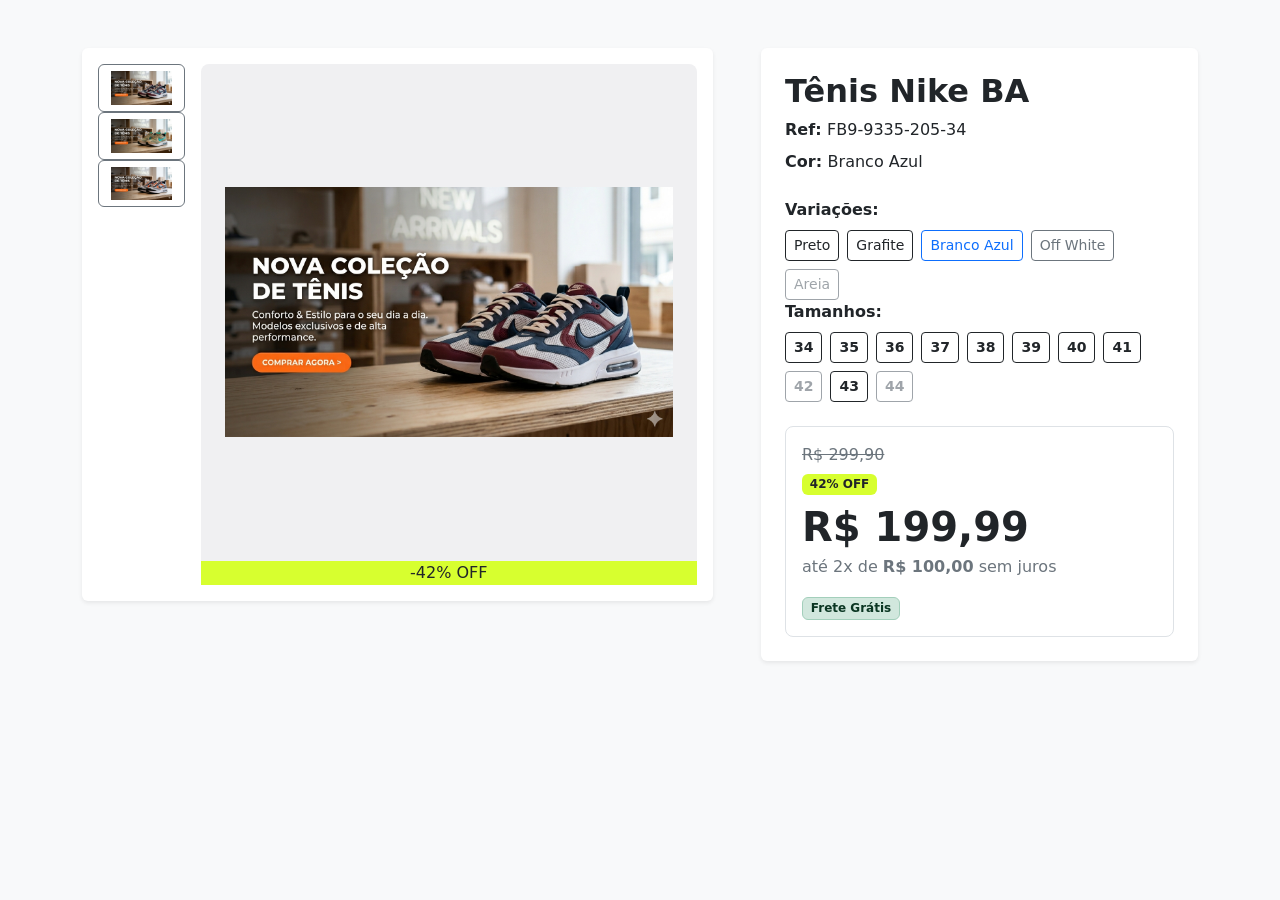
==== tenis1.html @ e9ec3a31 "initial commit" ====
<!DOCTYPE html>
<html lang="pt-br">

<head>
    <meta charset="UTF-8">
    <meta name="viewport" content="width=device-width, initial-scale=1.0">
    <title>Produto 1</title>
    <link rel="stylesheet" href="style.css">

    <link href="https://cdn.jsdelivr.net/npm/bootstrap@5.3.8/dist/css/bootstrap.min.css" rel="stylesheet"
        integrity="sha384-sRIl4kxILFvY47J16cr9ZwB07vP4J8+LH7qKQnuqkuIAvNWLzeN8tE5YBujZqJLB" crossorigin="anonymous">
</head>

<body class="bg-light">
    <main class="container py-4 py-lg-5">
        <div class="row g-4 g-lg-5 align-items-start">
            <section class="col-12 col-lg-7">
                <div class="card border-0 shadow-sm">
                    <div class="card-body p-2 p-md-3">
                        <div class="row g-3">
                            <div class="col-2 col-md-2">
                                <div class="d-grip gap-2">
                                    <button class="btn btn-outline-secondary" type="button">
                                        <img src="/imagens/primeira_imagem.png" class="d-block w-100" alt="...">
                                    </button>
                                    <button class="btn btn-outline-secondary" type="button">
                                        <img src="/imagens/segunda_imagem.png" class="d-block w-100" alt="...">
                                    </button>
                                    <button class="btn btn-outline-secondary" type="button">
                                        <img src="/imagens/terceira_imagem.png" class="d-block w-100" alt="...">
                                    </button>
                                </div>
                            </div>
                            <div class="col-10 col-md-10">
                                <div class="card border-0 rounded-3" style="background-color: #f0f0f2;">
                                    <div class="ratio ratio-1x1">
                                        <img src="/imagens/primeira_imagem.png" alt="Tenis Adidas"
                                            class="img-fluid p-3 p-md-4" style="object-fit: contain;">
                                    </div>
                                    <div class="text-center fw-bold-py-2" style="background-color: #d7ff2f;">-42% OFF
                                    </div>
                                </div>
                            </div>
                        </div>
                    </div>
                </div>
            </section>

            <section class="col-12 col-lg-5">
                <div class="card border-0 shadow-sm h-100">
                    <div class="card-body p-3 p-md-4">
                        <h1 class="h2 fw-bold md-3 text-start">Tênis Nike BA</h1>
                        <p class="mb-2"><b>Ref: </b> FB9-9335-205-34</p>
                        <p class="mb-4"><b>Cor: </b> Branco Azul</p>

                        <div class="md-4">
                            <p class="fw-bold mb-2">Variações: </p>
                            <div class="d-flex flex-wrap gap-2">
                                <button class="btn btn-outline-dark btn-sm">Preto</button>
                                <button class="btn btn-outline-dark btn-sm">Grafite</button>
                                <button class="btn btn-outline-primary btn-sm">Branco Azul</button>
                                <button class="btn btn-outline-secondary btn-sm">Off White</button>
                                <button class="btn btn-outline-secondary btn-sm" disabled>Areia</button>
                            </div>
                        </div>

                        <div class="md-4">
                            <p class="d-flex fw-bold mb-2">Tamanhos: </p>
                            <div class="d-flex flex-wrap gap-2">
                                <button class="btn btn-outline-dark btn-sm fw-semibold">34</button>
                                <button class="btn btn-outline-dark btn-sm fw-semibold">35</button>
                                <button class="btn btn-outline-dark btn-sm fw-semibold">36</button>
                                <button class="btn btn-outline-dark btn-sm fw-semibold">37</button>
                                <button class="btn btn-outline-dark btn-sm fw-semibold">38</button>
                                <button class="btn btn-outline-dark btn-sm fw-semibold">39</button>
                                <button class="btn btn-outline-dark btn-sm fw-semibold">40</button>
                                <button class="btn btn-outline-dark btn-sm fw-semibold">41</button>
                                <button class="btn btn-outline-secondary btn-sm fw-semibold" disabled>42</button>
                                <button class="btn btn-outline-dark btn-sm fw-semibold">43</button>
                                <button class="btn btn-outline-secondary btn-sm fw-semibold" disabled>44</button>
                            </div>
                        </div>
                        <br>
                        <div class="card border rounded-3">
                            <div class="card-body">
                                <p class="text-secondary text-decoration-line-through mb-1">R$ 299,90</p>
                                <p class="mb-2">
                                    <span class="badge text-dark" style="background-color: #d7ff2f;">42% OFF</span>
                                </p>
                                <p class="display-6 fw-bold mb-1">R$ 199,99</p>
                                <p class="text-secondary md-3">até 2x de <b>R$ 100,00</b> sem juros </p>
                                <span class="badge bg-success-subtle text-success-emphasis border border-success-subtle">Frete Grátis</span>
                            </div>
                        </div>
                    </div>
            </section>
        </div>
    </main>
</body>


<script src="https://cdn.jsdelivr.net/npm/bootstrap@5.3.8/dist/js/bootstrap.bundle.min.js"
    integrity="sha384-FKyoEForCGlyvwx9Hj09JcYn3nv7wiPVlz7YYwJrWVcXK/BmnVDxM+D2scQbITxI"
    crossorigin="anonymous"></script>

</html>
---- style.css ----
body {
    font-family: Arial, sans-serif;
    background-color: #7924052a;
    color: #000000;
}

h1 {
    color: blue;
    text-align: center;
}
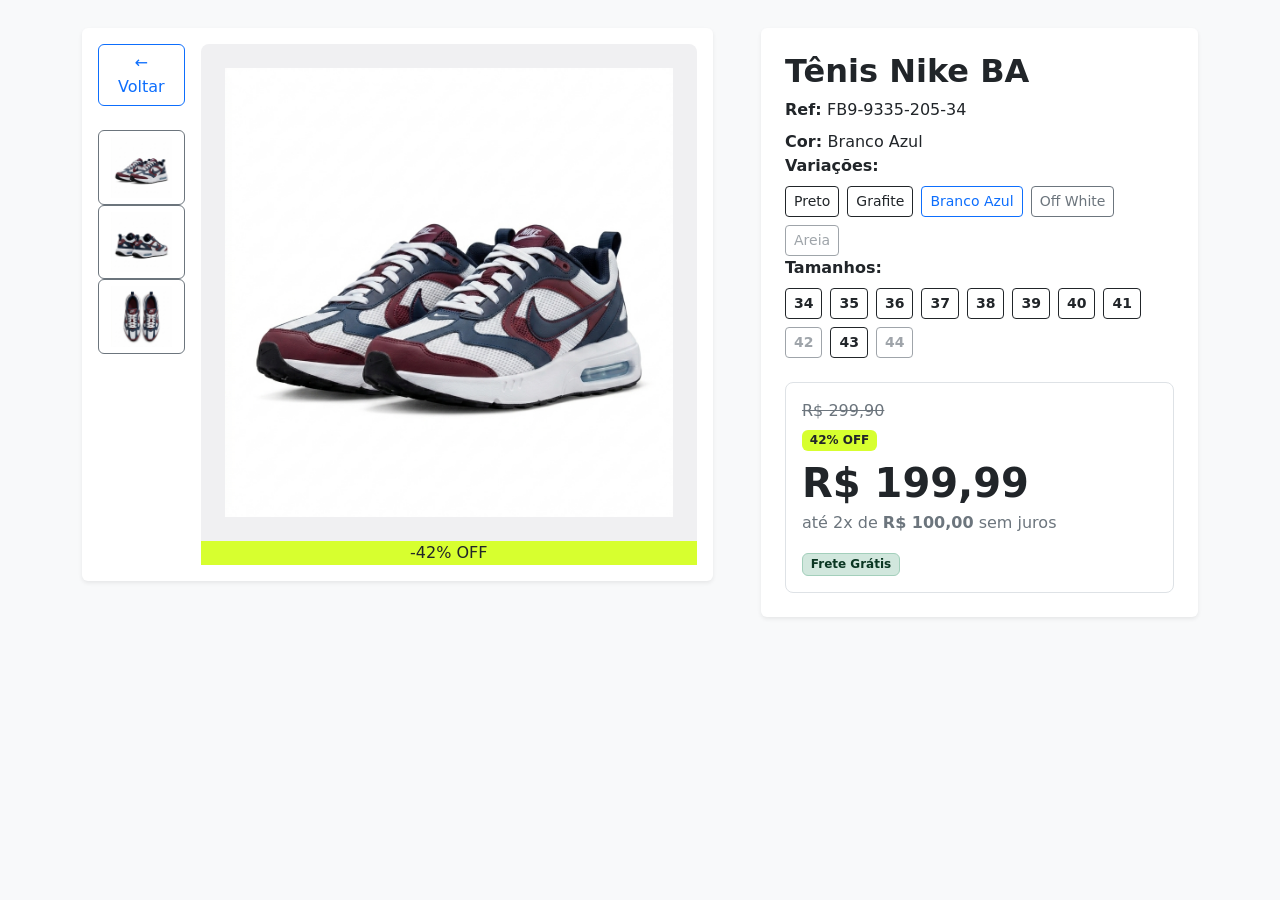
==== commit a42d0072: "adicionando nova imagens" ====
--- a/tenis1.html
+++ b/tenis1.html
@@ -12,7 +12,8 @@
 </head>
 
 <body class="bg-light">
-    <main class="container py-4 py-lg-5">
+    <br>
+    <main class="container py-4 py-lg-1">
         <div class="row g-4 g-lg-5 align-items-start">
             <section class="col-12 col-lg-7">
                 <div class="card border-0 shadow-sm">
@@ -20,21 +21,23 @@
                         <div class="row g-3">
                             <div class="col-2 col-md-2">
                                 <div class="d-grip gap-2">
+                                    <a href="index.html" class="btn btn-outline-primary">← Voltar</a>
+                                    <br><br>
                                     <button class="btn btn-outline-secondary" type="button">
-                                        <img src="/imagens/primeira_imagem.png" class="d-block w-100" alt="...">
+                                        <img src="/imagens/tenis1/imagem1.png" class="d-block w-100" alt="...">
                                     </button>
                                     <button class="btn btn-outline-secondary" type="button">
-                                        <img src="/imagens/segunda_imagem.png" class="d-block w-100" alt="...">
+                                        <img src="/imagens/tenis1/imagem2.png" class="d-block w-100" alt="...">
                                     </button>
                                     <button class="btn btn-outline-secondary" type="button">
-                                        <img src="/imagens/terceira_imagem.png" class="d-block w-100" alt="...">
+                                        <img src="/imagens/tenis1/imagem3.png" class="d-block w-100" alt="...">
                                     </button>
                                 </div>
                             </div>
                             <div class="col-10 col-md-10">
                                 <div class="card border-0 rounded-3" style="background-color: #f0f0f2;">
                                     <div class="ratio ratio-1x1">
-                                        <img src="/imagens/primeira_imagem.png" alt="Tenis Adidas"
+                                        <img src="/imagens/tenis1/imagem1.png" alt="Tenis Adidas"
                                             class="img-fluid p-3 p-md-4" style="object-fit: contain;">
                                     </div>
                                     <div class="text-center fw-bold-py-2" style="background-color: #d7ff2f;">-42% OFF
@@ -51,8 +54,7 @@
                     <div class="card-body p-3 p-md-4">
                         <h1 class="h2 fw-bold md-3 text-start">Tênis Nike BA</h1>
                         <p class="mb-2"><b>Ref: </b> FB9-9335-205-34</p>
-                        <p class="mb-4"><b>Cor: </b> Branco Azul</p>
-
+                        <span class="mb-4"><b>Cor: </b> Branco Azul</span>
                         <div class="md-4">
                             <p class="fw-bold mb-2">Variações: </p>
                             <div class="d-flex flex-wrap gap-2">
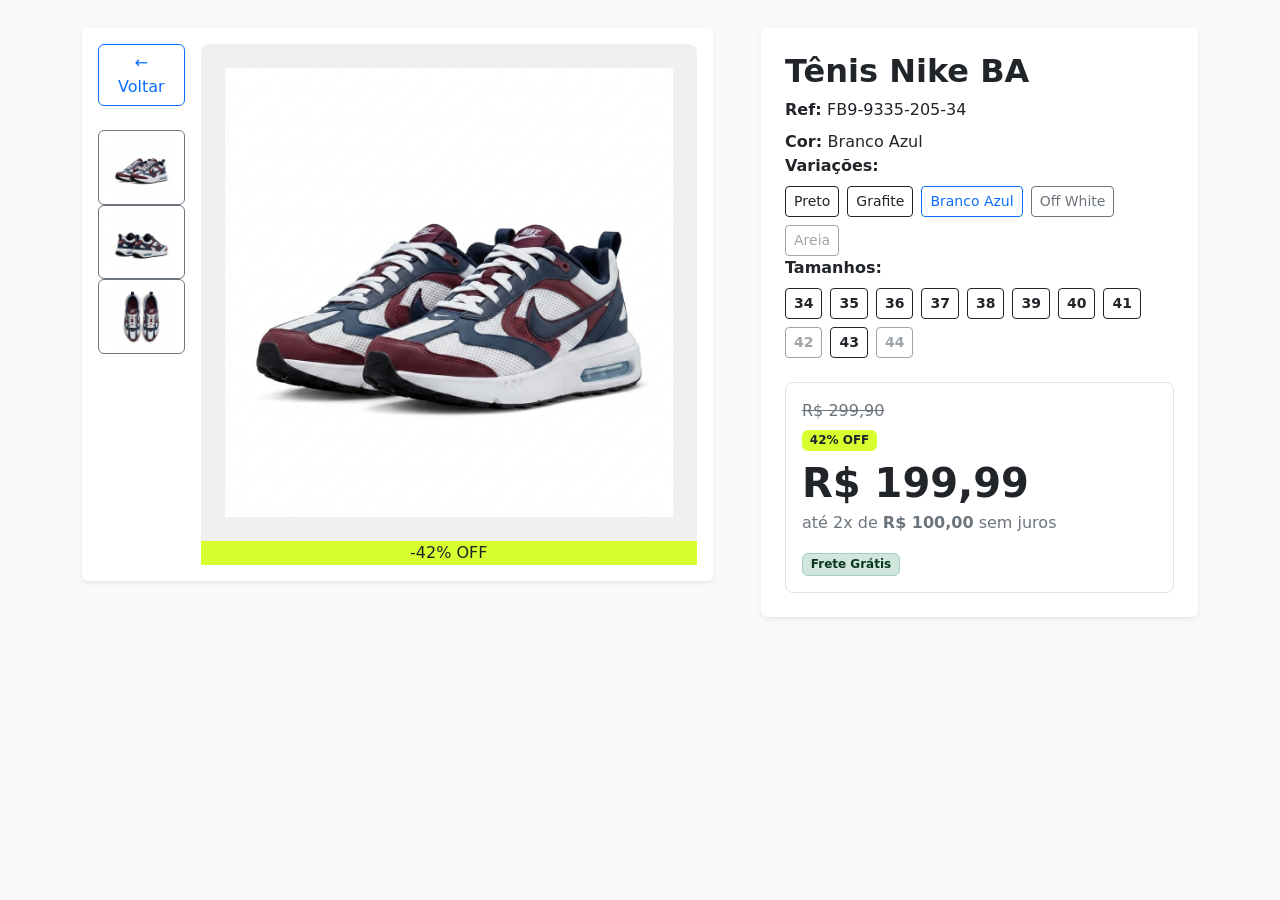
==== commit 8cda6ac9: "Criando js e css" ====
--- a/tenis1.html
+++ b/tenis1.html
@@ -24,21 +24,22 @@
                                     <a href="index.html" class="btn btn-outline-primary">← Voltar</a>
                                     <br><br>
                                     <button class="btn btn-outline-secondary" type="button">
-                                        <img src="/imagens/tenis1/imagem1.png" class="d-block w-100" alt="...">
+                                        <img src="/imagens/tenis1/imagem1.png" class="d-block w-100" alt="..." onclick="trocarImagem(this.src)">
                                     </button>
                                     <button class="btn btn-outline-secondary" type="button">
-                                        <img src="/imagens/tenis1/imagem2.png" class="d-block w-100" alt="...">
+                                        <img src="/imagens/tenis1/imagem2.png" class="d-block w-100" alt="..." onclick="trocarImagem(this.src)">
                                     </button>
                                     <button class="btn btn-outline-secondary" type="button">
-                                        <img src="/imagens/tenis1/imagem3.png" class="d-block w-100" alt="...">
+                                        <img src="/imagens/tenis1/imagem3.png" class="d-block w-100" alt="..." onclick="trocarImagem(this.src)">
                                     </button>
                                 </div>
                             </div>
                             <div class="col-10 col-md-10">
                                 <div class="card border-0 rounded-3" style="background-color: #f0f0f2;">
-                                    <div class="ratio ratio-1x1">
+                                    <div class="ratio ratio-1x1 magnifier-container" id="magnifierContainer">
                                         <img src="/imagens/tenis1/imagem1.png" alt="Tenis Adidas"
-                                            class="img-fluid p-3 p-md-4" style="object-fit: contain;">
+                                            class="img-fluid p-3 p-md-4" style="object-fit: contain;" id="imagemPrincipal">
+                                            <div class="lupa" id="lupa"></div>
                                     </div>
                                     <div class="text-center fw-bold-py-2" style="background-color: #d7ff2f;">-42% OFF
                                     </div>
@@ -99,7 +100,7 @@
         </div>
     </main>
 </body>
-
+<script src="tenis1.js"></script>
 
 <script src="https://cdn.jsdelivr.net/npm/bootstrap@5.3.8/dist/js/bootstrap.bundle.min.js"
     integrity="sha384-FKyoEForCGlyvwx9Hj09JcYn3nv7wiPVlz7YYwJrWVcXK/BmnVDxM+D2scQbITxI"
--- a/style.css
+++ b/style.css
@@ -8,3 +8,47 @@
     color: blue;
     text-align: center;
 }
+
+.magnifier-container {
+    position: relative;
+    cursor: crosshair;
+    overflow: hidden;
+}
+
+.lupa {
+    position: absolute;
+    width: 140px;
+    height: 140px;
+    border: 2px solid rgba(255, 255, 255, 0.95);
+    outline: 1px solid rgba(0, 0, 0, 0.08);
+    border-radius: 50%;
+    pointer-events: none;
+    background-repeat: no-repeat;
+    box-shadow:
+        0 16px 28px rgba(0, 0, 0, 0.25),
+        inset 0 0 0 10px rgba(255, 255, 255, 0.22),
+        inset 0 10px 24px rgba(255, 255, 255, 0.32);
+    opacity: 0;
+    visibility: hidden;
+    transform: scale(0.9);
+    transition: opacity 0.18s ease, transform 0.2s ease, visibility 0.2s ease;
+    z-index: 10;
+}
+
+.lupa::after {
+    content: "";
+    position: absolute;
+    top: 14px;
+    left: 22px;
+    width: 44px;
+    height: 20px;
+    border-radius: 999px;
+    background: linear-gradient(to right, rgba(255, 255, 255, 0.78), rgba(255, 255, 255, 0));
+    transform: rotate(-22deg);
+}
+
+.lupa.ativa {
+    opacity: 1;
+    visibility: visible;
+    transform: scale(1);
+}
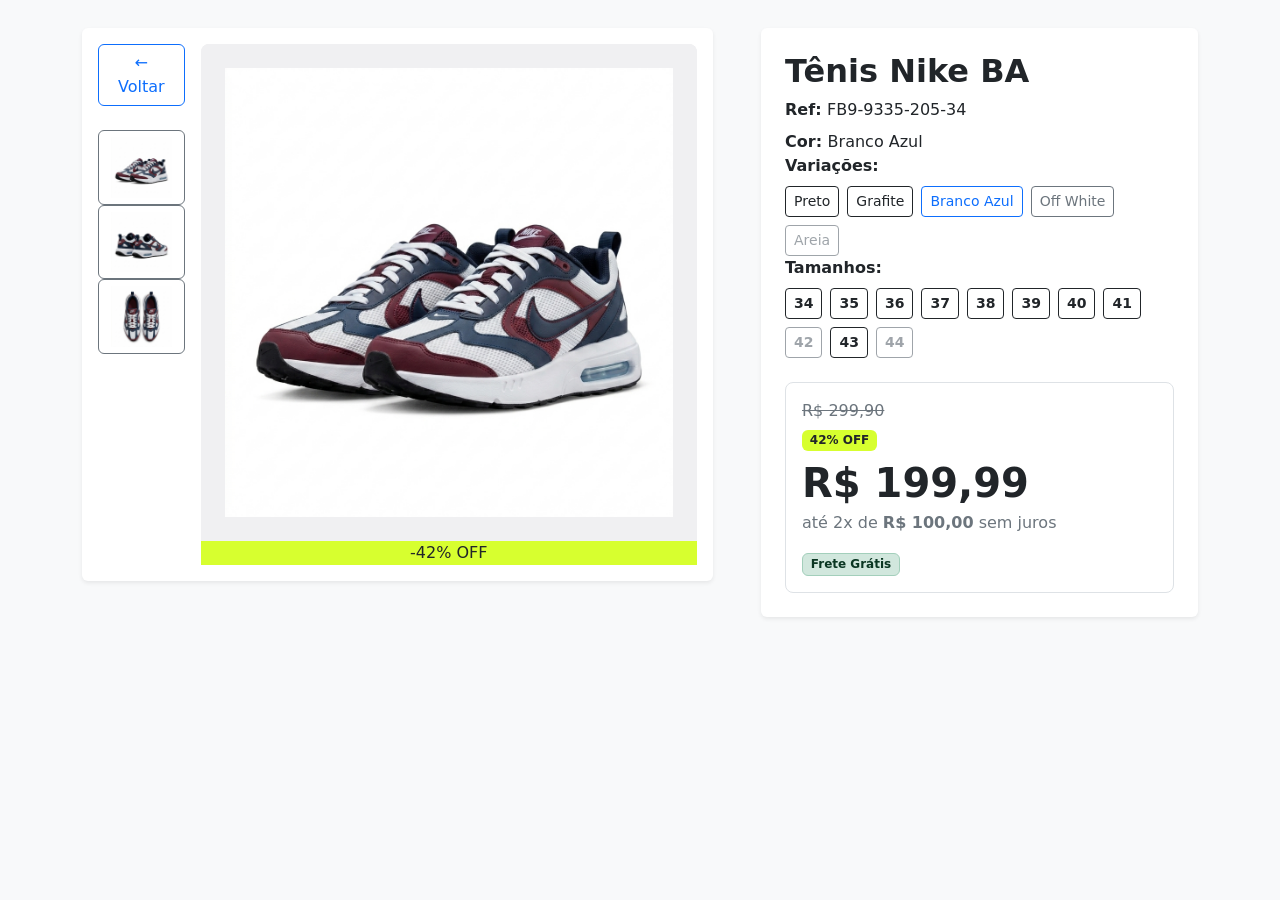
==== commit 307a0427: "j" ====
--- a/tenis1.html
+++ b/tenis1.html
@@ -36,11 +36,12 @@
                             </div>
                             <div class="col-10 col-md-10">
                                 <div class="card border-0 rounded-3" style="background-color: #f0f0f2;">
+                                <div class="card border-0 rounded-3 position-relative" style="background-color: #f0f0f2;">
                                     <div class="ratio ratio-1x1 magnifier-container" id="magnifierContainer">
                                         <img src="/imagens/tenis1/imagem1.png" alt="Tenis Adidas"
                                             class="img-fluid p-3 p-md-4" style="object-fit: contain;" id="imagemPrincipal">
-                                            <div class="lupa" id="lupa"></div>
                                     </div>
+                                    <div class="lupa" id="lupa"></div>
                                     <div class="text-center fw-bold-py-2" style="background-color: #d7ff2f;">-42% OFF
                                     </div>
                                 </div>
--- a/style.css
+++ b/style.css
@@ -11,40 +11,68 @@
 
 .magnifier-container {
     position: relative;
-    cursor: crosshair;
-    overflow: hidden;
+    cursor: none;
+    border-radius: 12px;
+    isolation: isolate;
 }
 
 .lupa {
     position: absolute;
-    width: 140px;
-    height: 140px;
-    border: 2px solid rgba(255, 255, 255, 0.95);
-    outline: 1px solid rgba(0, 0, 0, 0.08);
+    width: 160px;
+    height: 160px;
     border-radius: 50%;
     pointer-events: none;
     background-repeat: no-repeat;
+
+    /* Borda dupla elegante */
+    border: 3px solid rgba(255, 255, 255, 0.9);
+    outline: 2px solid rgba(0, 0, 0, 0.12);
+    outline-offset: 2px;
+
+    /* Sombra refinada com halo */
     box-shadow:
-        0 16px 28px rgba(0, 0, 0, 0.25),
-        inset 0 0 0 10px rgba(255, 255, 255, 0.22),
-        inset 0 10px 24px rgba(255, 255, 255, 0.32);
+        0 8px 32px rgba(0, 0, 0, 0.28),
+        0 2px 8px rgba(0, 0, 0, 0.18),
+        inset 0 0 0 1px rgba(255, 255, 255, 0.15),
+        inset 0 8px 20px rgba(255, 255, 255, 0.25);
+
+    /* Estado inicial */
     opacity: 0;
     visibility: hidden;
-    transform: scale(0.9);
-    transition: opacity 0.18s ease, transform 0.2s ease, visibility 0.2s ease;
+    transform: scale(0.75);
+    transition: opacity 0.15s ease, transform 0.18s cubic-bezier(0.34, 1.56, 0.64, 1), visibility 0.15s ease;
     z-index: 10;
+    will-change: transform, opacity;
 }
 
+/* Reflexo de vidro */
+.lupa::before {
+    content: "";
+    position: absolute;
+    inset: 0;
+    border-radius: 50%;
+    background: radial-gradient(
+        ellipse at 38% 30%,
+        rgba(255, 255, 255, 0.18) 0%,
+        transparent 65%
+    );
+    z-index: 9999;
+    pointer-events: none;
+}
+
+/* Brilho destacado no topo */
 .lupa::after {
     content: "";
     position: absolute;
-    top: 14px;
-    left: 22px;
-    width: 44px;
-    height: 20px;
+    top: 12px;
+    left: 20px;
+    width: 50px;
+    height: 18px;
     border-radius: 999px;
-    background: linear-gradient(to right, rgba(255, 255, 255, 0.78), rgba(255, 255, 255, 0));
-    transform: rotate(-22deg);
+    background: linear-gradient(to right, rgba(255, 255, 255, 0.82), rgba(255, 255, 255, 0));
+    transform: rotate(-20deg);
+    z-index: 2;
+    pointer-events: none;
 }
 
 .lupa.ativa {
